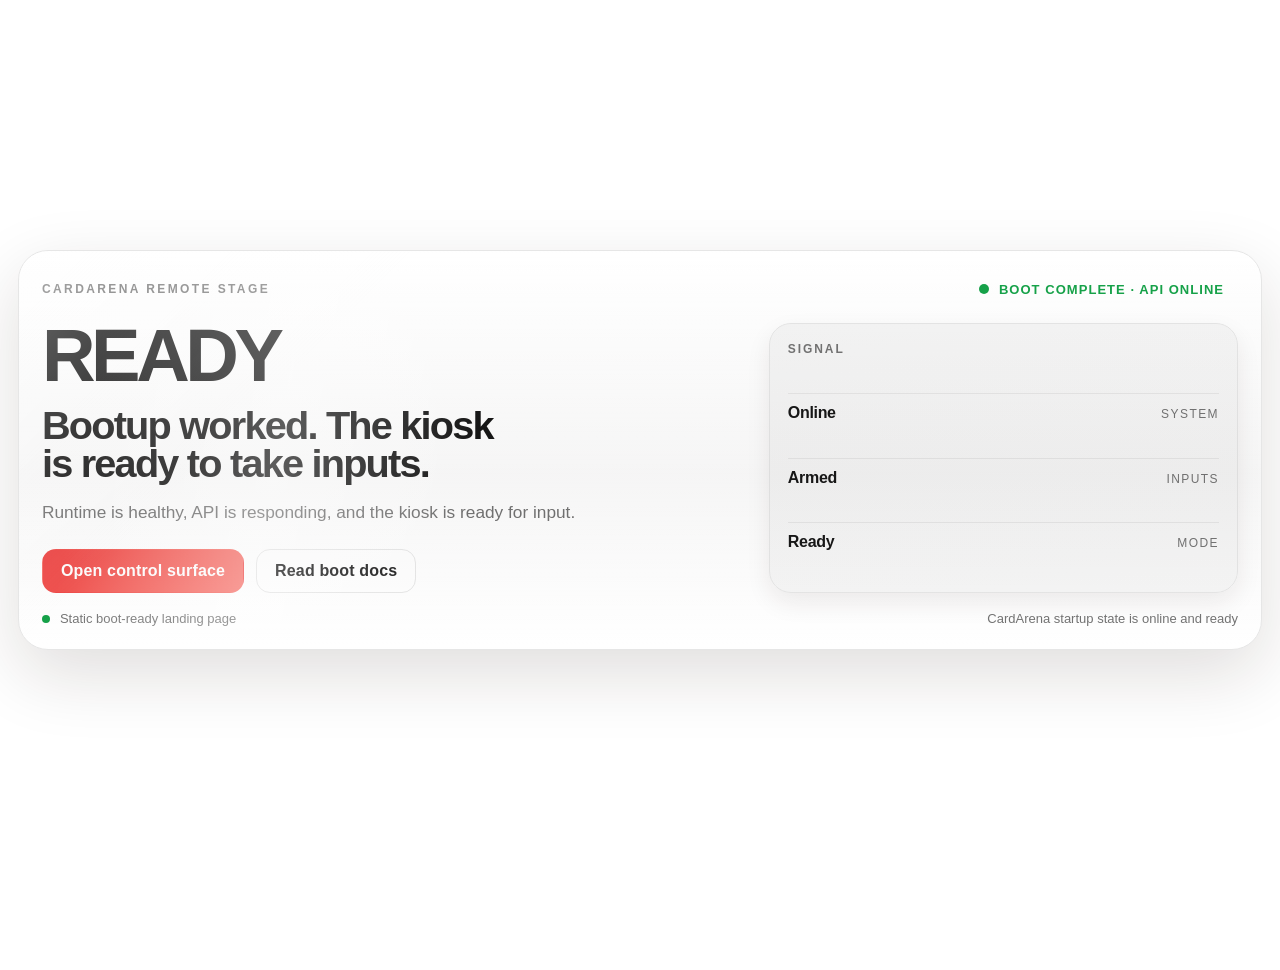
==== src/resources/pages/boot-ready/index.html @ b88a1077 "feat: add page-header to boot-ready page" ====
<!doctype html>
<html lang="en">
<head>
  <meta charset="utf-8">
  <meta name="viewport" content="width=device-width, initial-scale=1">
  <meta name="theme-color" content="#f5e9dc">
  <title>CardArena Boot Ready</title>
  <link rel="stylesheet" href="../template/style.css">
</head>
<body>
  <div class="shell">
    <div class="orb red" aria-hidden="true"></div>
    <div class="orb blue" aria-hidden="true"></div>
    <div class="orb amber" aria-hidden="true"></div>
    <div class="orb teal" aria-hidden="true"></div>

    <main>
      <div class="page-header">
        <p class="eyebrow">CardArena Remote Stage</p>
        <div class="status">Boot complete · API online</div>
      </div>

      <section class="hero" aria-labelledby="ready-title">
        <div class="hero-copy">
          <p class="code">READY</p>
          <h1 id="ready-title">Bootup worked. The kiosk is ready to take inputs.</h1>
          <p class="copy">
            Runtime is healthy, API is responding, and the kiosk is ready for input.
          </p>
          <div class="hero-actions" aria-label="Primary actions">
            <a class="btn btn-primary" href="/">Open control surface</a>
            <a class="btn btn-secondary" href="/docs">Read boot docs</a>
          </div>
        </div>

        <aside class="hero-side" aria-label="Boot signal">
          <div class="status-card">
            <p class="block-title">Signal</p>
            <div class="status-line">
              <strong>Online</strong>
              <span>System</span>
            </div>
            <div class="status-line">
              <strong>Armed</strong>
              <span>Inputs</span>
            </div>
            <div class="status-line">
              <strong>Ready</strong>
              <span>Mode</span>
            </div>
          </div>
        </aside>
      </section>

      <div class="footer">
        <span><span class="dot" aria-hidden="true"></span>Static boot-ready landing page</span>
        <span>CardArena startup state is online and ready</span>
      </div>
    </main>
  </div>
  <script defer src="../template/script.js"></script>
</body>
</html>
---- src/resources/pages/template/style.css ----
/*
 * Global stylesheet for static resource pages.
 * Frontend-core inspired hero/cta/effects with light-mode focus.
 */

@font-face {
  font-family: "Geist";
  src: url("./fonts/Geist-Variable.woff2") format("woff2");
  font-weight: 100 900;
  font-style: normal;
  font-display: swap;
}

@font-face {
  font-family: "Geist Mono";
  src: url("./fonts/GeistMono-Variable.woff2") format("woff2");
  font-weight: 100 900;
  font-style: normal;
  font-display: swap;
}

:root {
  color-scheme: light;

  /* Frontend-core semantic tokens */
  --background: 0 0% 100%;
  --foreground: 0 0% 9%;
  --card: 0 0% 100%;
  --card-foreground: 0 0% 9%;
  --primary: 0 84% 60%;
  --primary-foreground: 0 0% 100%;
  --secondary: 0 0% 96%;
  --secondary-foreground: 0 0% 9%;
  --muted: 0 0% 96%;
  --muted-foreground: 0 0% 45%;
  --border: 0 0% 90%;
  --ring: 0 84% 60%;

  /* Semantic states */
  --success: 142 76% 36%;
  --warning: 38 92% 50%;
  --info: 221 83% 53%;
  --status: var(--success);

  /* Layout and effects */
  --radius: 30px;
  --page-width: 1420px;
  --shell-pad: clamp(18px, 2.4vw, 40px);
  --card-pad: clamp(22px, 2.6vw, 42px);
  --chip-radius: 999px;
  --shadow: 0 24px 70px rgba(34, 21, 16, 0.14);
  --font-sans: "Geist", "Segoe UI", "Helvetica Neue", Arial, sans-serif;
  --font-mono: "Geist Mono", "SF Mono", Menlo, Consolas, monospace;
}

* {
  box-sizing: border-box;
}

html,
body {
  margin: 0;
  height: 100dvh;
}

body {
  height: 100dvh;
  overflow: hidden;
  color: hsl(var(--foreground));
  font-family: var(--font-sans);
  background:
    radial-gradient(circle at 12% 20%, hsla(var(--primary), 0.2), transparent 28%),
    radial-gradient(circle at 88% 14%, hsla(var(--info), 0.18), transparent 30%),
    radial-gradient(circle at 54% 88%, hsla(var(--success), 0.14), transparent 34%),
    linear-gradient(148deg, hsl(var(--background)), hsl(var(--muted)) 134%);
}

body::before,
body::after {
  content: "";
  position: fixed;
  inset: 0;
  z-index: -2;
  pointer-events: none;
}

body::before {
  background: conic-gradient(
    from 210deg at 50% 40%,
    hsla(var(--primary), 0.08),
    hsla(var(--info), 0.05),
    hsla(var(--success), 0.08),
    hsla(var(--primary), 0.08)
  );
  filter: blur(34px) saturate(1.08);
  animation: ambientShift 26s ease-in-out infinite;
}

body::after {
  background-image:
    linear-gradient(45deg, hsla(var(--border), 0.26) 25%, transparent 25%, transparent 75%, hsla(var(--border), 0.26) 75%, hsla(var(--border), 0.26)),
    linear-gradient(45deg, hsla(var(--border), 0.26) 25%, transparent 25%, transparent 75%, hsla(var(--border), 0.26) 75%, hsla(var(--border), 0.26));
  background-position: 0 0, 18px 18px;
  background-size: 36px 36px;
  mask-image: linear-gradient(to bottom, transparent, black 12%, black 88%, transparent);
  opacity: 0.42;
  animation: checkerDrift 22s linear infinite;
}

.shell {
  position: relative;
  height: 100dvh;
  display: grid;
  place-items: center;
  padding: var(--shell-pad);
  isolation: isolate;
}

.shell::before,
.shell::after {
  content: "";
  position: absolute;
  inset: 0;
  pointer-events: none;
}

.shell::before {
  background:
    radial-gradient(circle at 14% 8%, hsla(var(--primary), 0.2), transparent 30%),
    radial-gradient(circle at 82% 22%, hsla(var(--info), 0.16), transparent 34%),
    radial-gradient(circle at 60% 86%, hsla(var(--warning), 0.14), transparent 30%);
  filter: blur(20px);
  animation: colorBounce 14s ease-in-out infinite;
}

.shell::after {
  background:
    radial-gradient(circle at 20% 14%, rgba(255, 255, 255, 0.4), transparent 0 11%),
    radial-gradient(circle at 84% 76%, rgba(255, 255, 255, 0.28), transparent 0 13%),
    radial-gradient(circle at 62% 36%, hsla(var(--primary), 0.12), transparent 0 22%);
  mix-blend-mode: soft-light;
  opacity: 0.62;
  animation: colorBounce 18s ease-in-out infinite reverse;
}

/* Decorative blobs used by boot and error pages */
.orb,
.halo,
.pulse {
  position: absolute;
  border-radius: 999px;
  filter: blur(38px);
  opacity: 0.68;
  pointer-events: none;
  animation: drift 24s ease-in-out infinite;
}

.orb.red {
  width: 360px;
  height: 360px;
  top: -102px;
  left: -78px;
  background: hsla(var(--primary), 0.2);
}

.orb.blue {
  width: 400px;
  height: 400px;
  top: -44px;
  right: -118px;
  background: hsla(var(--info), 0.18);
  animation-direction: reverse;
  animation-duration: 30s;
}

.orb.amber {
  width: 250px;
  height: 250px;
  bottom: -70px;
  left: 10%;
  background: hsla(var(--warning), 0.16);
}

.orb.teal {
  width: 240px;
  height: 240px;
  bottom: 20px;
  right: 8%;
  background: hsla(var(--success), 0.14);
  animation-direction: reverse;
  animation-duration: 32s;
}

.halo {
  top: -120px;
  right: -80px;
  width: 320px;
  height: 320px;
  background: hsla(var(--primary), 0.16);
}

.pulse {
  bottom: -120px;
  left: -80px;
  width: 280px;
  height: 280px;
  background: hsla(var(--status), 0.18);
  animation-direction: reverse;
  animation-duration: 30s;
}

main {
  position: relative;
  width: min(var(--page-width), 100%);
  max-height: calc(100dvh - 2 * var(--shell-pad));
  overflow: hidden;
  padding: var(--card-pad);
  border-radius: var(--radius);
  border: 1px solid hsl(var(--border));
  background:
    linear-gradient(180deg, rgba(255, 255, 255, 0.82), rgba(255, 255, 255, 0.7) 34%, rgba(255, 255, 255, 0.92)),
    hsl(var(--card));
  box-shadow: var(--shadow);
  backdrop-filter: blur(16px);
}

main::before,
main::after {
  content: "";
  position: absolute;
  inset: 0;
  pointer-events: none;
}

main::before {
  background:
    linear-gradient(135deg, rgba(255, 255, 255, 0.38), transparent 24%),
    linear-gradient(180deg, transparent, rgba(15, 9, 7, 0.04) 56%, transparent);
}

main::after {
  background: linear-gradient(100deg, transparent 32%, rgba(255, 255, 255, 0.3), transparent 62%);
  transform: translateX(-26%);
  animation: glossPass 12s ease-in-out infinite;
}

.eyebrow {
  margin: 0 0 14px;
  font-size: 12px;
  font-weight: 800;
  letter-spacing: 0.2em;
  text-transform: uppercase;
  color: hsl(var(--muted-foreground));
}

.page-header {
  display: flex;
  align-items: center;
  justify-content: space-between;
  margin-bottom: 14px;
}

.page-header .eyebrow {
  margin: 0;
}

.page-header .status {
  margin: 0; /* pre-emptive reset if a default margin is ever added to .status */
}

.badge {
  display: inline-flex;
  align-items: center;
  gap: 8px;
  padding: 8px 14px;
  border-radius: var(--chip-radius);
  border: 1px solid hsla(var(--primary), 0.24);
  background: hsla(var(--primary), 0.1);
  color: hsl(var(--primary));
  font-size: 12px;
  font-weight: 750;
  letter-spacing: 0.08em;
  text-transform: uppercase;
}

.status {
  display: inline-flex;
  align-items: center;
  gap: 10px;
  padding: 8px 14px;
  border-radius: var(--chip-radius);
  color: hsl(var(--status));
  background: hsla(var(--status), 0.12);
  border: 1px solid hsla(var(--status), 0.22);
  font-size: 13px;
  font-weight: 800;
  letter-spacing: 0.08em;
  text-transform: uppercase;
  animation: statusPulse 7s ease-in-out infinite;
}

.status::before {
  content: "";
  width: 10px;
  height: 10px;
  border-radius: 999px;
  background: currentColor;
  box-shadow: 0 0 0 6px hsla(var(--status), 0.12);
}

.hero {
  margin-top: 18px;
  display: grid;
  grid-template-columns: minmax(0, 1.36fr) minmax(330px, 0.92fr);
  gap: clamp(18px, 2.6vw, 42px);
  align-items: start;
}

/* Error pages can keep simplified hero children */
.hero > .code,
.hero > h1,
.hero > .copy {
  grid-column: 1 / -1;
}

.hero-copy {
  display: grid;
  gap: 16px;
  align-content: start;
  padding-right: clamp(4px, 1vw, 16px);
}

.hero-side {
  display: grid;
  gap: 12px;
  align-self: stretch;
}

.code {
  margin: 0;
  font-size: clamp(48px, 5.8vw, 88px);
  line-height: 0.9;
  font-weight: 900;
  letter-spacing: -0.06em;
  color: hsl(var(--foreground));
}

h1 {
  margin: 0;
  font-size: clamp(26px, 3.1vw, 46px);
  line-height: 0.98;
  letter-spacing: -0.045em;
  text-wrap: balance;
}

.copy {
  max-width: 58ch;
  margin: 0;
  font-size: clamp(17px, 1.35vw, 20px);
  line-height: 1.62;
  color: hsl(var(--muted-foreground));
}

.hero-actions {
  margin-top: 6px;
  display: flex;
  flex-wrap: wrap;
  gap: 12px;
}

.btn {
  border: 1px solid transparent;
  border-radius: 14px;
  padding: 12px 18px;
  text-decoration: none;
  font: inherit;
  font-weight: 720;
  letter-spacing: 0.01em;
  display: inline-flex;
  align-items: center;
  justify-content: center;
  gap: 8px;
  cursor: pointer;
  transition: transform 180ms ease, box-shadow 180ms ease, background-color 180ms ease, border-color 180ms ease;
}

.btn:hover {
  transform: translateY(-1px);
}

.btn-primary {
  color: hsl(var(--primary-foreground));
  background: linear-gradient(135deg, hsl(var(--primary)), color-mix(in oklab, hsl(var(--primary)) 78%, white));
  box-shadow: 0 12px 24px hsla(var(--primary), 0.28);
}

.btn-secondary {
  color: hsl(var(--foreground));
  background: hsl(var(--background));
  border-color: hsl(var(--border));
}

.btn:focus-visible,
button:focus-visible {
  outline: 2px solid hsl(var(--ring));
  outline-offset: 3px;
}

.status-card {
  display: grid;
  gap: 12px;
  padding: 18px;
  border-radius: 22px;
  border: 1px solid hsl(var(--border));
  background: linear-gradient(165deg, hsl(var(--secondary)), color-mix(in oklab, hsl(var(--secondary)) 86%, white));
  box-shadow: 0 10px 24px rgba(52, 30, 20, 0.08);
}

.status-card .block-title {
  margin-bottom: 2px;
}

.status-card .status-line {
  display: flex;
  align-items: baseline;
  justify-content: space-between;
  gap: 12px;
  padding-top: 10px;
  border-top: 1px solid hsl(var(--border));
}

.status-card .status-line strong {
  font-size: 16px;
  letter-spacing: -0.02em;
}

.status-card .status-line span {
  color: hsl(var(--muted-foreground));
  font-size: 12px;
  text-transform: uppercase;
  letter-spacing: 0.12em;
}

.panel {
  margin-top: clamp(18px, 2.1vw, 30px);
  display: grid;
  grid-template-columns: repeat(auto-fit, minmax(250px, 1fr));
  gap: 14px;
}

.block {
  padding: 16px;
  border-radius: 20px;
  border: 1px solid hsl(var(--border));
  background: linear-gradient(150deg, hsl(var(--secondary)), color-mix(in oklab, hsl(var(--secondary)) 90%, white));
  box-shadow: 0 8px 18px rgba(48, 34, 27, 0.05);
}

.block-title {
  margin: 0 0 8px;
  font-size: 12px;
  font-weight: 800;
  letter-spacing: 0.16em;
  text-transform: uppercase;
  color: hsl(var(--muted-foreground));
}

.block strong {
  display: block;
  margin-bottom: 6px;
  font-size: 15px;
}

.block p,
.block li {
  margin: 0;
  font-size: 14px;
  line-height: 1.55;
  color: hsl(var(--card-foreground));
}

.block ul {
  margin: 0;
  padding-left: 1.1rem;
  display: grid;
  gap: 8px;
}

.mini-list {
  display: grid;
  gap: 8px;
  margin: 0;
  padding: 0;
  list-style: none;
}

.mini-list li {
  display: flex;
  align-items: flex-start;
  gap: 10px;
}

.mini-list li::before {
  content: "";
  width: 10px;
  height: 10px;
  margin-top: 4px;
  border-radius: 999px;
  background: hsl(var(--primary));
  box-shadow: 0 0 0 5px hsla(var(--primary), 0.08);
  flex: 0 0 auto;
}

.metrics {
  display: grid;
  gap: 8px;
}

.metric {
  display: flex;
  justify-content: space-between;
  gap: 16px;
  padding: 12px 14px;
  border-radius: 16px;
  background: hsl(var(--background));
  border: 1px solid hsl(var(--border));
}

.metric span:first-child {
  color: hsl(var(--muted-foreground));
  font-size: 12px;
  font-weight: 700;
  text-transform: uppercase;
  letter-spacing: 0.11em;
}

.metric span:last-child {
  font-size: 14px;
  font-weight: 800;
  color: hsl(var(--foreground));
  text-align: right;
}

.cta {
  position: relative;
  overflow: hidden;
  margin-top: clamp(18px, 2.3vw, 30px);
  border-radius: 24px;
  padding: clamp(20px, 2.4vw, 32px);
  color: hsl(var(--primary-foreground));
  background: linear-gradient(132deg, hsl(var(--primary)), color-mix(in oklab, hsl(var(--primary)) 58%, hsl(var(--foreground))));
  border: 1px solid hsla(var(--primary), 0.46);
}

.cta::before {
  content: "";
  position: absolute;
  inset: 0;
  background:
    radial-gradient(circle at 30% 50%, rgba(255, 255, 255, 0.2), transparent 50%),
    radial-gradient(circle at 80% 0%, rgba(255, 255, 255, 0.16), transparent 35%);
  pointer-events: none;
}

.cta > * {
  position: relative;
  z-index: 1;
}

.cta-title {
  margin: 0;
  font-size: clamp(24px, 2.8vw, 40px);
  line-height: 1.03;
  letter-spacing: -0.03em;
}

.cta-copy {
  margin: 12px 0 0;
  max-width: 64ch;
  line-height: 1.55;
  color: rgba(255, 255, 255, 0.88);
}

.cta-actions {
  margin-top: 16px;
  display: flex;
  gap: 10px;
  flex-wrap: wrap;
}

.cta .btn-primary {
  background: white;
  color: hsl(var(--foreground));
  border-color: rgba(255, 255, 255, 0.5);
  box-shadow: 0 10px 22px rgba(0, 0, 0, 0.12);
}

.cta .btn-secondary {
  background: rgba(255, 255, 255, 0.14);
  border-color: rgba(255, 255, 255, 0.3);
  color: white;
}

.actions {
  margin-top: 22px;
  display: flex;
  flex-wrap: wrap;
  gap: 12px;
}

button {
  border: 0;
  border-radius: 14px;
  padding: 12px 18px;
  font: inherit;
  font-weight: 700;
  cursor: pointer;
  transition: transform 160ms ease, background-color 160ms ease, border-color 160ms ease;
}

.primary-action {
  background: hsl(var(--primary));
  color: hsl(var(--primary-foreground));
  box-shadow: 0 10px 22px hsla(var(--primary), 0.25);
}

.secondary-action {
  background: transparent;
  color: hsl(var(--foreground));
  border: 1px solid hsl(var(--border));
}

button:hover {
  transform: translateY(-1px);
}

.footer {
  margin-top: 18px;
  display: flex;
  flex-wrap: wrap;
  align-items: center;
  justify-content: space-between;
  gap: 12px;
  color: hsl(var(--muted-foreground));
  font-size: 13px;
}

.footer .dot {
  width: 8px;
  height: 8px;
  border-radius: 999px;
  background: hsl(var(--status));
  box-shadow: 0 0 0 6px hsla(var(--status), 0.12);
  display: inline-block;
  margin-right: 10px;
}

@keyframes drift {
  0%,
  100% {
    transform: translate3d(0, 0, 0) scale(1);
  }

  50% {
    transform: translate3d(10px, -12px, 0) scale(1.03);
  }
}

@keyframes statusPulse {
  0%,
  100% {
    box-shadow: 0 0 0 0 hsla(var(--status), 0.08);
  }

  50% {
    box-shadow: 0 0 0 8px hsla(var(--status), 0.02);
  }
}

@keyframes ambientShift {
  0%,
  100% {
    transform: translate3d(0, 0, 0) scale(1);
  }

  50% {
    transform: translate3d(-2%, 1.8%, 0) scale(1.035);
  }
}

@keyframes glossPass {
  0%,
  100% {
    transform: translateX(-26%);
    opacity: 0.2;
  }

  50% {
    transform: translateX(16%);
    opacity: 0.42;
  }
}

@keyframes checkerDrift {
  0% {
    background-position: 0 0, 18px 18px;
  }

  50% {
    background-position: 12px 10px, 30px 28px;
  }

  100% {
    background-position: 24px 20px, 42px 38px;
  }
}

@keyframes colorBounce {
  0%,
  100% {
    transform: translate3d(0, 0, 0) scale(1);
  }

  25% {
    transform: translate3d(1.2%, -1.6%, 0) scale(1.03);
  }

  50% {
    transform: translate3d(-1.4%, 1.4%, 0) scale(1.06);
  }

  75% {
    transform: translate3d(1.6%, 1%, 0) scale(1.03);
  }
}

@media (max-width: 1100px) {
  .hero {
    grid-template-columns: 1fr;
  }

  .hero-copy {
    padding-right: 0;
  }

  .hero-actions {
    width: 100%;
  }

  .hero-actions .btn {
    flex: 1 1 220px;
  }
}

@media (max-width: 980px) {
  :root {
    --shell-pad: 14px;
    --card-pad: 18px;
  }

  .panel {
    grid-template-columns: 1fr;
  }

  .actions,
  .cta-actions,
  .hero-actions {
    flex-direction: column;
  }

  button,
  .btn {
    width: 100%;
  }

  .footer {
    flex-direction: column;
    align-items: flex-start;
  }
}

/* Intentionally after (max-width: 980px) — overrides its padding values for orientation-specific kiosk sizes */
@media (orientation: landscape) {
  :root {
    --shell-pad: clamp(10px, 1.4vw, 22px);
    --card-pad: clamp(14px, 1.8vw, 28px);
  }
}

@media (orientation: portrait) {
  :root {
    --shell-pad: 12px;
    --card-pad: clamp(14px, 4vw, 26px);
  }

  /* Boot-ready: status card becomes a horizontal row of metrics */
  .hero-side .status-card {
    display: flex;
    flex-wrap: wrap;
    align-items: flex-start;
    gap: 8px;
  }

  .hero-side .status-card .block-title {
    width: 100%;
    margin-bottom: 0;
  }

  .hero-side .status-card .status-line {
    flex: 1 1 80px;
    flex-direction: column;
    align-items: center;
    justify-content: center;
    text-align: center;
    padding: 8px 10px;
    border: 1px solid hsl(var(--border));
    border-radius: 12px;
    background: hsl(var(--background));
    gap: 4px;
  }

  .hero-side .status-card .status-line strong {
    font-size: 14px;
  }
}

@media (prefers-reduced-motion: reduce) {
  *,
  *::before,
  *::after {
    animation-duration: 0.01ms !important;
    animation-iteration-count: 1 !important;
    transition-duration: 0.01ms !important;
    scroll-behavior: auto !important;
  }
}
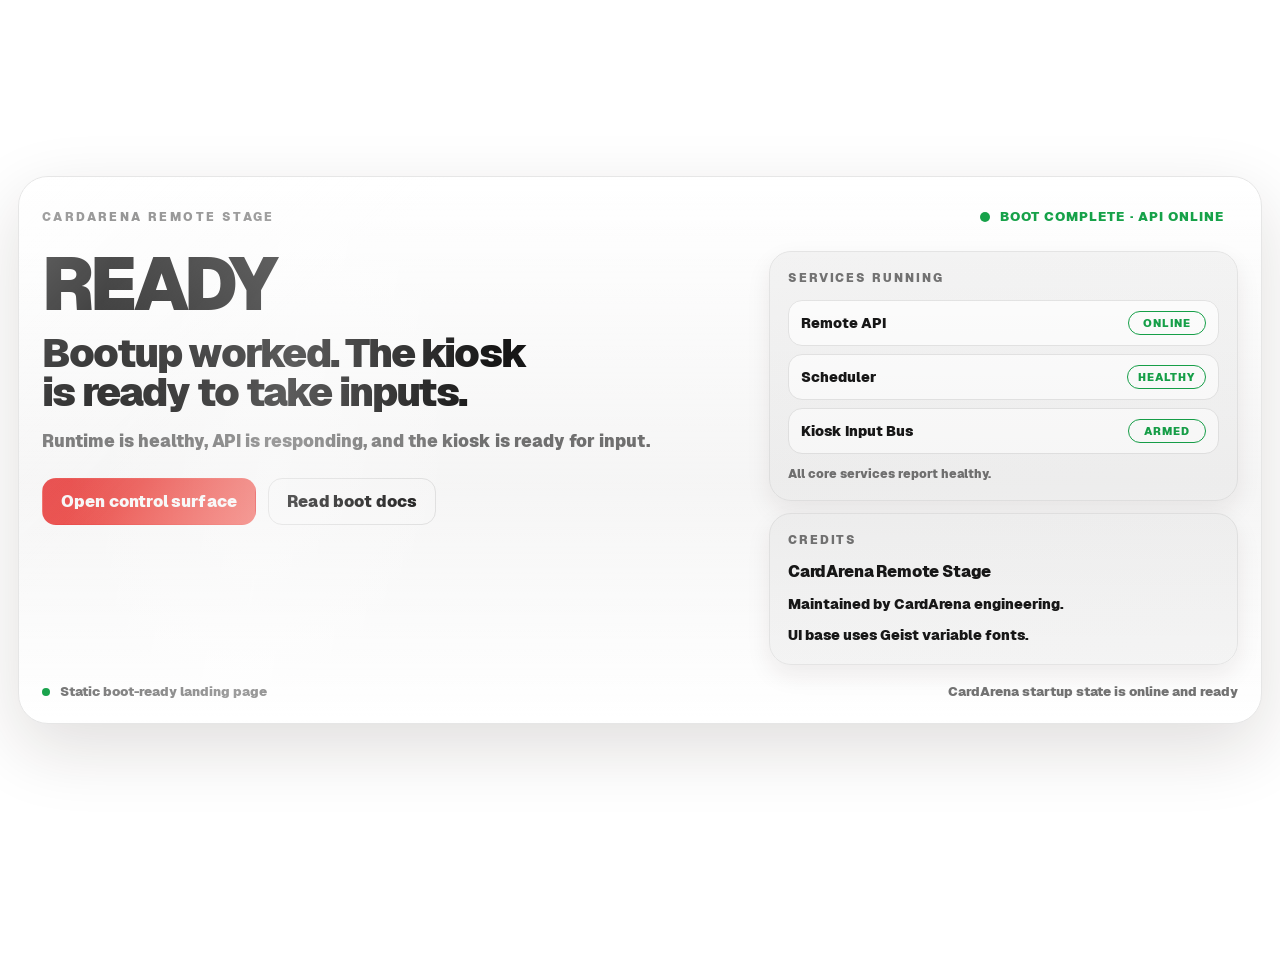
==== commit 33427b91: "fix/feat: Fixed Error-Pages and Routing to Errorpages" ====
--- a/src/resources/pages/boot-ready/index.html
+++ b/src/resources/pages/boot-ready/index.html
@@ -33,21 +33,31 @@
           </div>
         </div>
 
-        <aside class="hero-side" aria-label="Boot signal">
-          <div class="status-card">
-            <p class="block-title">Signal</p>
-            <div class="status-line">
-              <strong>Online</strong>
-              <span>System</span>
-            </div>
-            <div class="status-line">
-              <strong>Armed</strong>
-              <span>Inputs</span>
-            </div>
-            <div class="status-line">
-              <strong>Ready</strong>
-              <span>Mode</span>
-            </div>
+        <aside class="hero-side" aria-label="System health and credits">
+          <div class="status-card services-card">
+            <p class="block-title">Services Running</p>
+            <ul class="service-list" aria-label="Live services">
+              <li>
+                <span class="service-name">Remote API</span>
+                <span class="service-state up">Online</span>
+              </li>
+              <li>
+                <span class="service-name">Scheduler</span>
+                <span class="service-state up">Healthy</span>
+              </li>
+              <li>
+                <span class="service-name">Kiosk Input Bus</span>
+                <span class="service-state up">Armed</span>
+              </li>
+            </ul>
+            <p class="service-footnote">All core services report healthy.</p>
+          </div>
+
+          <div class="status-card credit-card">
+            <p class="block-title">Credits</p>
+            <p class="credit-line"><strong>CardArena Remote Stage</strong></p>
+            <p class="credit-line">Maintained by CardArena engineering.</p>
+            <p class="credit-line">UI base uses Geist variable fonts.</p>
           </div>
         </aside>
       </section>
--- a/src/resources/pages/template/style.css
+++ b/src/resources/pages/template/style.css
@@ -64,7 +64,6 @@
 }
 
 body {
-  height: 100dvh;
   overflow: hidden;
   color: hsl(var(--foreground));
   font-family: var(--font-sans);
@@ -441,6 +440,73 @@
   letter-spacing: 0.12em;
 }
 
+.service-list {
+  list-style: none;
+  margin: 0;
+  padding: 0;
+  display: grid;
+  gap: 8px;
+}
+
+.service-list li {
+  display: flex;
+  align-items: center;
+  justify-content: space-between;
+  gap: 12px;
+  padding: 10px 12px;
+  border-radius: 14px;
+  border: 1px solid hsl(var(--border));
+  background: hsl(var(--background));
+}
+
+.service-name {
+  font-size: 14px;
+  font-weight: 650;
+  color: hsl(var(--foreground));
+}
+
+.service-state {
+  display: inline-flex;
+  align-items: center;
+  justify-content: center;
+  min-width: 78px;
+  padding: 4px 10px;
+  border-radius: var(--chip-radius);
+  border: 1px solid transparent;
+  font-size: 11px;
+  font-weight: 800;
+  letter-spacing: 0.08em;
+  text-transform: uppercase;
+}
+
+.service-state.up {
+  color: hsl(var(--success));
+  border-color: hsla(var(--success), 0.26);
+  background: hsla(var(--success), 0.12);
+}
+
+.service-footnote {
+  margin: 0;
+  font-size: 12px;
+  color: hsl(var(--muted-foreground));
+}
+
+.credit-card {
+  gap: 10px;
+}
+
+.credit-line {
+  margin: 0;
+  font-size: 14px;
+  line-height: 1.5;
+  color: hsl(var(--card-foreground));
+}
+
+.credit-line strong {
+  font-size: 16px;
+  letter-spacing: -0.01em;
+}
+
 .panel {
   margin-top: clamp(18px, 2.1vw, 30px);
   display: grid;
@@ -792,36 +858,6 @@
     --shell-pad: 12px;
     --card-pad: clamp(14px, 4vw, 26px);
   }
-
-  /* Boot-ready: status card becomes a horizontal row of metrics */
-  .hero-side .status-card {
-    display: flex;
-    flex-wrap: wrap;
-    align-items: flex-start;
-    gap: 8px;
-  }
-
-  .hero-side .status-card .block-title {
-    width: 100%;
-    margin-bottom: 0;
-  }
-
-  .hero-side .status-card .status-line {
-    flex: 1 1 80px;
-    flex-direction: column;
-    align-items: center;
-    justify-content: center;
-    text-align: center;
-    padding: 8px 10px;
-    border: 1px solid hsl(var(--border));
-    border-radius: 12px;
-    background: hsl(var(--background));
-    gap: 4px;
-  }
-
-  .hero-side .status-card .status-line strong {
-    font-size: 14px;
-  }
 }
 
 @media (prefers-reduced-motion: reduce) {
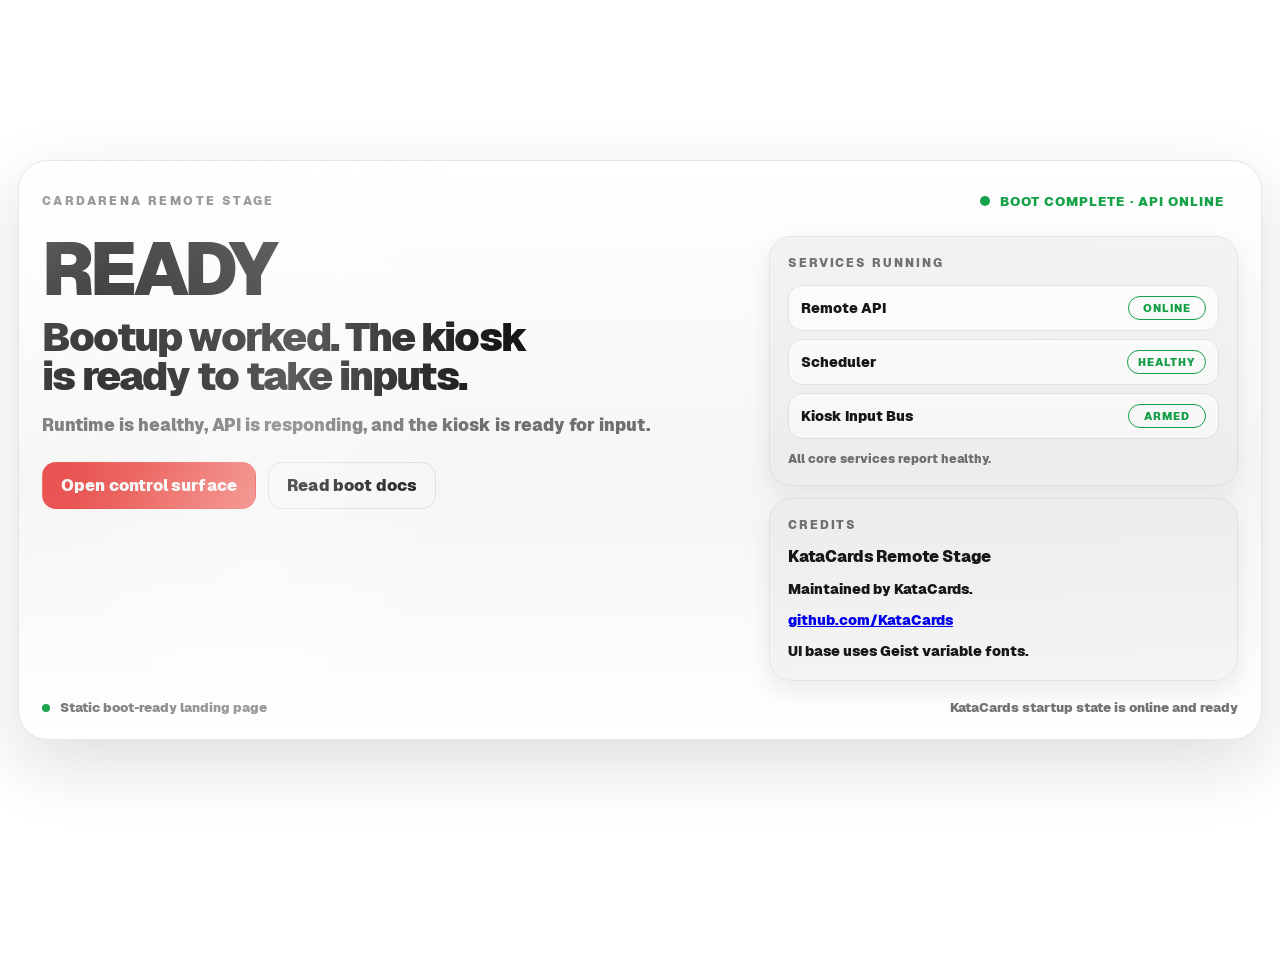
==== commit 139a8a40: "feat: better .env controls" ====
--- a/src/resources/pages/boot-ready/index.html
+++ b/src/resources/pages/boot-ready/index.html
@@ -55,8 +55,9 @@
 
           <div class="status-card credit-card">
             <p class="block-title">Credits</p>
-            <p class="credit-line"><strong>CardArena Remote Stage</strong></p>
-            <p class="credit-line">Maintained by CardArena engineering.</p>
+            <p class="credit-line"><strong>KataCards Remote Stage</strong></p>
+            <p class="credit-line">Maintained by KataCards.</p>
+            <p class="credit-line"><a href="https://github.com/KataCards" target="_blank" rel="noopener noreferrer">github.com/KataCards</a></p>
             <p class="credit-line">UI base uses Geist variable fonts.</p>
           </div>
         </aside>
@@ -64,7 +65,7 @@
 
       <div class="footer">
         <span><span class="dot" aria-hidden="true"></span>Static boot-ready landing page</span>
-        <span>CardArena startup state is online and ready</span>
+        <span>KataCards startup state is online and ready</span>
       </div>
     </main>
   </div>
